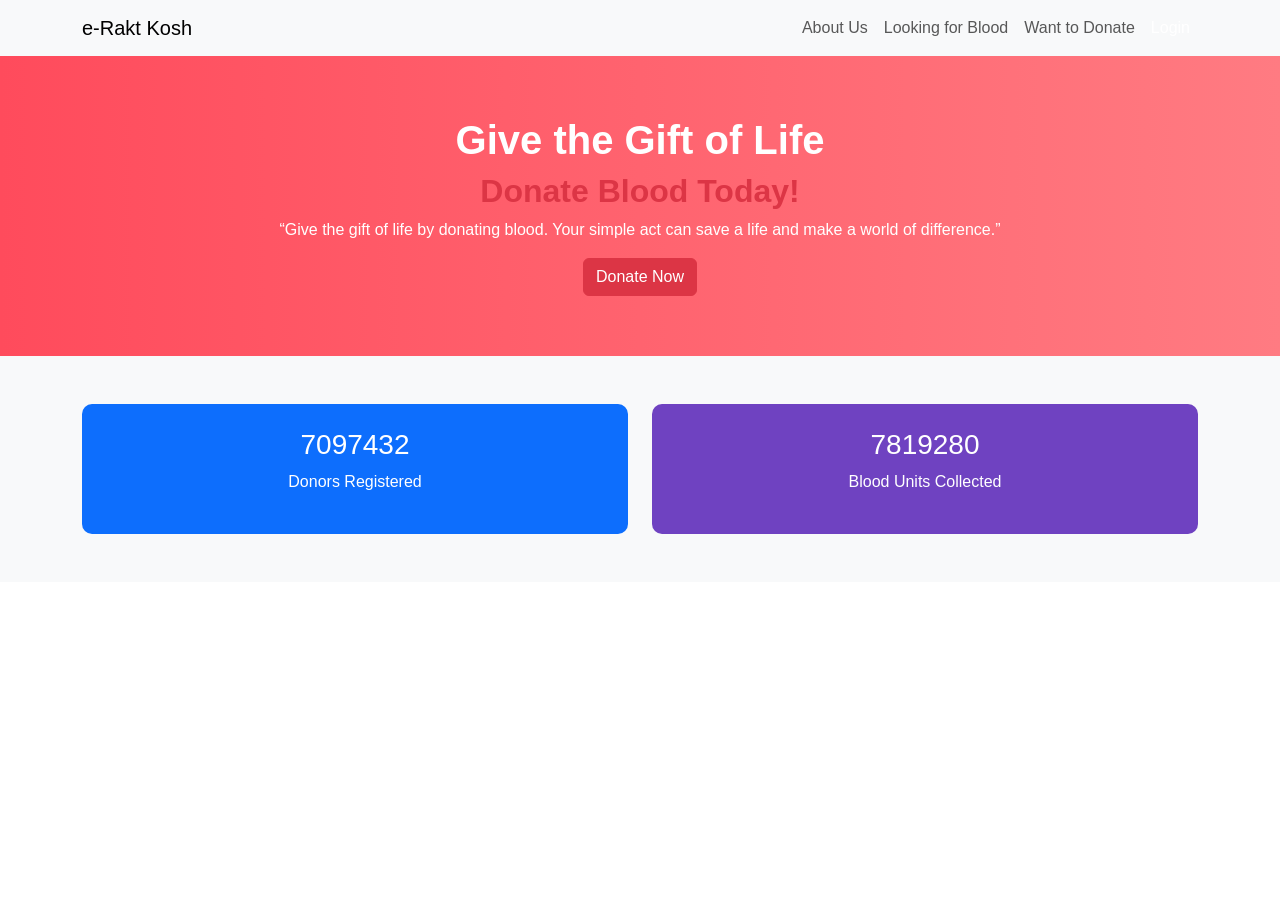
==== project.html @ 3078ecc6 "Add files via upload need further improvement" ====
<!DOCTYPE html>
<html lang="en">
<head>
    <meta charset="UTF-8">
    <meta name="viewport" content="width=device-width, initial-scale=1.0">
    <title>e-Rakt Kosh - Donate Blood</title>
    <link rel="stylesheet" href="https://cdnjs.cloudflare.com/ajax/libs/bootstrap/5.3.0/css/bootstrap.min.css">
    <link rel="stylesheet" href="project.css">
</head>
<body>

    <!-- Navbar -->
    <nav class="navbar navbar-expand-lg navbar-light bg-light">
        <div class="container">
            <a class="navbar-brand" href="#">e-Rakt Kosh</a>
            <button class="navbar-toggler" type="button" data-bs-toggle="collapse" data-bs-target="#navbarNav">
                <span class="navbar-toggler-icon"></span>
            </button>
            <div class="collapse navbar-collapse" id="navbarNav">
                <ul class="navbar-nav ms-auto">
                    <li class="nav-item"><a class="nav-link" href="#">About Us</a></li>
                    <li class="nav-item"><a class="nav-link" href="#">Looking for Blood</a></li>
                    <li class="nav-item"><a class="nav-link" href="#">Want to Donate</a></li>
                    <li class="nav-item"><a class="nav-link btn btn-danger text-white" href="#">Login</a></li>
                </ul>
            </div>
        </div>
    </nav>

    <!-- Hero Section -->
    <header class="hero-section text-center">
        <div class="container">
            <h1>Give the Gift of Life</h1>
            <h2 class="text-danger">Donate Blood Today!</h2>
            <p>“Give the gift of life by donating blood. Your simple act can save a life and make a world of difference.”</p>
            <a href="#" class="btn btn-danger">Donate Now</a>
        </div>
    </header>

    <!-- Statistics Section -->
    <section class="stats text-center py-5">
        <div class="container">
            <div class="row">
                <div class="col-md-6">
                    <div class="stat-box bg-primary text-white p-4">
                        <h3 id="donorsCount">7097432</h3>
                        <p>Donors Registered</p>
                    </div>
                </div>
                <div class="col-md-6">
                    <div class="stat-box bg-purple text-white p-4">
                        <h3 id="bloodUnits">7819280</h3>
                        <p>Blood Units Collected</p>
                    </div>
                </div>
            </div>
        </div>
    </section>

    <script src="project.js"></script>
    <script src="https://cdnjs.cloudflare.com/ajax/libs/bootstrap/5.3.0/js/bootstrap.bundle.min.js"></script>
</body>
</html>
---- project.css ----
body {
    font-family: Arial, sans-serif;
}

/* Hero Section */
.hero-section {
    background: linear-gradient(to right, #ff4b5c, #ff7b82);
    color: white;
    padding: 60px 0;
}

.hero-section h1, .hero-section h2 {
    font-weight: bold;
}

/* Statistics */
.stats {
    background: #f8f9fa;
}

.stat-box {
    border-radius: 10px;
}

.bg-purple {
    background-color: #6f42c1;
}
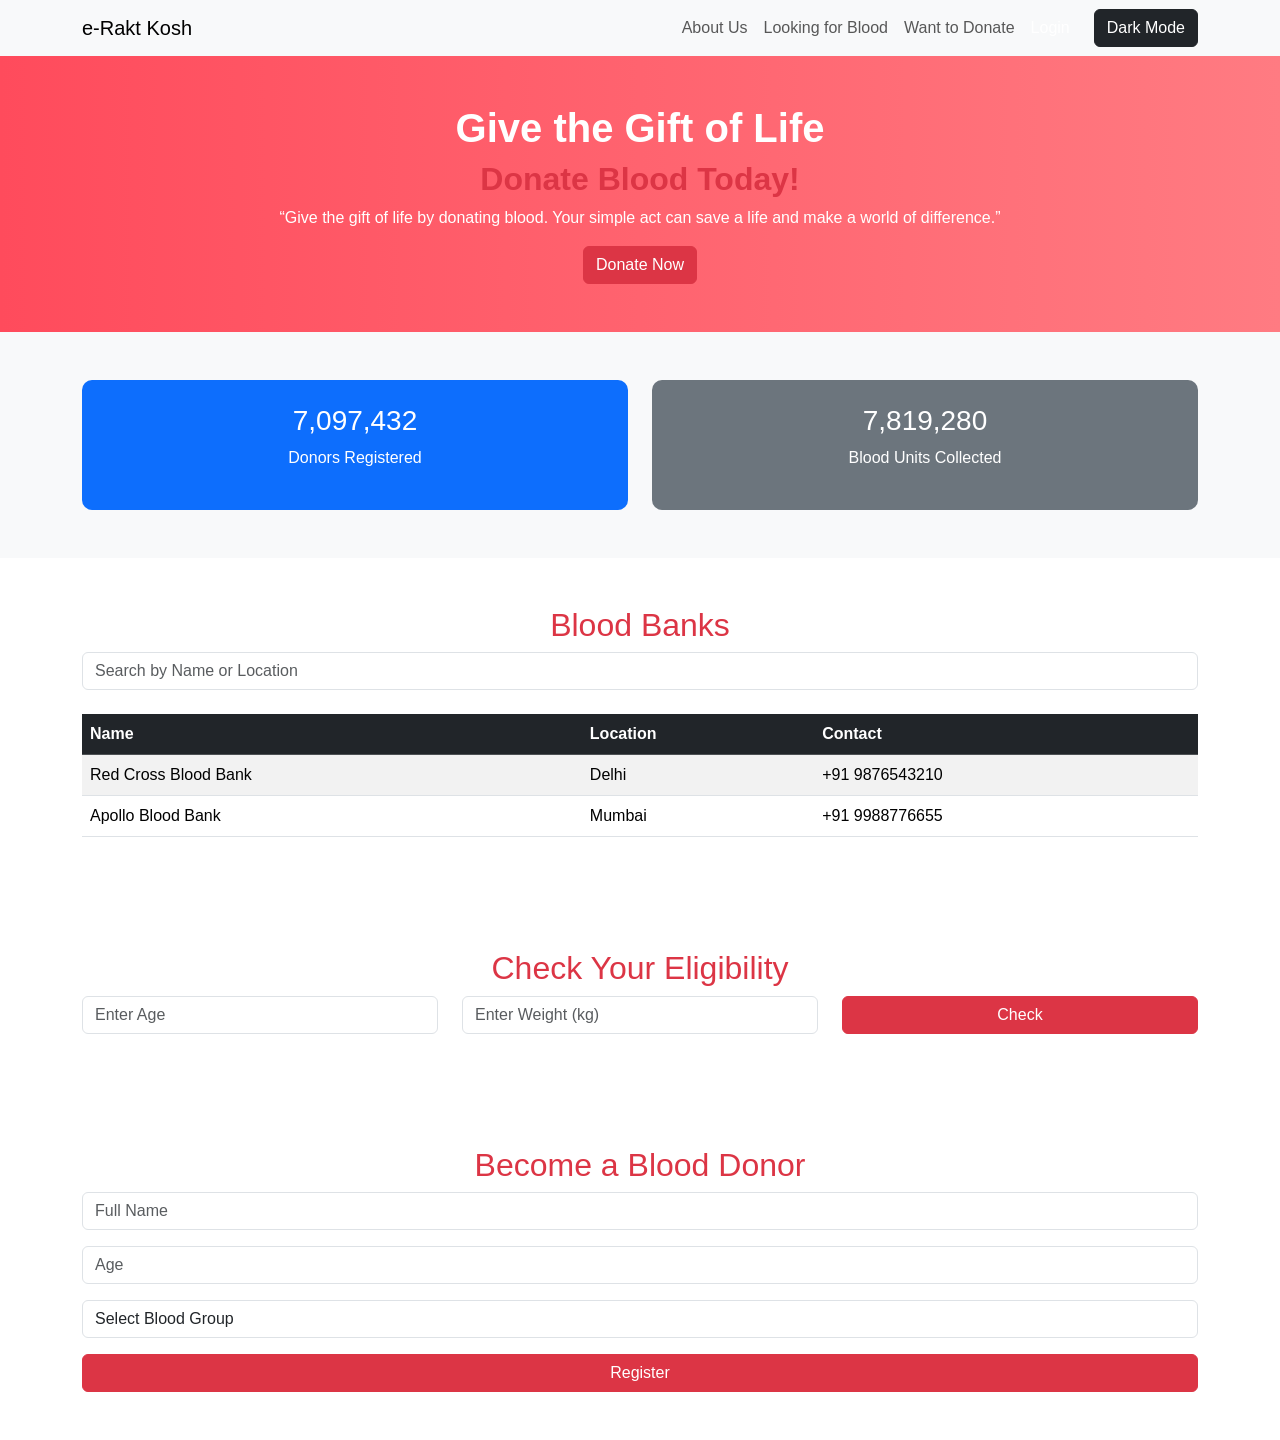
==== commit ff1c8bfd: "project.html" ====
--- a/project.html
+++ b/project.html
@@ -23,12 +23,13 @@
                     <li class="nav-item"><a class="nav-link" href="#">Want to Donate</a></li>
                     <li class="nav-item"><a class="nav-link btn btn-danger text-white" href="#">Login</a></li>
                 </ul>
+                <button id="darkModeToggle" class="btn btn-dark ms-3">Dark Mode</button>
             </div>
         </div>
     </nav>
-
+    
     <!-- Hero Section -->
-    <header class="hero-section text-center">
+    <header class="hero-section text-center py-5">
         <div class="container">
             <h1>Give the Gift of Life</h1>
             <h2 class="text-danger">Donate Blood Today!</h2>
@@ -43,13 +44,13 @@
             <div class="row">
                 <div class="col-md-6">
                     <div class="stat-box bg-primary text-white p-4">
-                        <h3 id="donorsCount">7097432</h3>
+                        <h3 id="donorsCount">7,097,432</h3>
                         <p>Donors Registered</p>
                     </div>
                 </div>
                 <div class="col-md-6">
-                    <div class="stat-box bg-purple text-white p-4">
-                        <h3 id="bloodUnits">7819280</h3>
+                    <div class="stat-box bg-secondary text-white p-4">
+                        <h3 id="bloodUnits">7,819,280</h3>
                         <p>Blood Units Collected</p>
                     </div>
                 </div>
@@ -57,6 +58,62 @@
         </div>
     </section>
 
+    <!-- Blood Banks Section -->
+    <section id="bloodBanks" class="container py-5">
+        <h2 class="text-center text-danger">Blood Banks</h2>
+        <input type="text" id="searchBloodBank" class="form-control" placeholder="Search by Name or Location">
+        <table id="bloodBankTable" class="table table-striped mt-4">
+            <thead class="table-dark">
+                <tr><th>Name</th><th>Location</th><th>Contact</th></tr>
+            </thead>
+            <tbody>
+                <tr><td>Red Cross Blood Bank</td><td>Delhi</td><td>+91 9876543210</td></tr>
+                <tr><td>Apollo Blood Bank</td><td>Mumbai</td><td>+91 9988776655</td></tr>
+            </tbody>
+        </table>
+    </section>
+
+    <!-- Eligibility Check -->
+    <section class="container py-5">
+        <h2 class="text-center text-danger">Check Your Eligibility</h2>
+        <div class="row justify-content-center">
+            <div class="col-md-4">
+                <input type="number" id="eligibilityAge" class="form-control" placeholder="Enter Age" required>
+            </div>
+            <div class="col-md-4">
+                <input type="number" id="eligibilityWeight" class="form-control" placeholder="Enter Weight (kg)" required>
+            </div>
+            <div class="col-md-4">
+                <button id="checkEligibility" class="btn btn-danger w-100">Check</button>
+            </div>
+        </div>
+        <p id="eligibilityResult" class="text-center mt-3"></p>
+    </section>
+
+    <!-- Donor Registration -->
+    <section id="donorRegistration" class="container py-5">
+        <h2 class="text-center text-danger">Become a Blood Donor</h2>
+        <form id="donorForm">
+            <div class="mb-3">
+                <input type="text" id="fullName" class="form-control" placeholder="Full Name" required>
+            </div>
+            <div class="mb-3">
+                <input type="number" id="age" class="form-control" placeholder="Age" required>
+            </div>
+            <div class="mb-3">
+                <select id="bloodGroup" class="form-control" required>
+                    <option value="">Select Blood Group</option>
+                    <option>A+</option><option>A-</option>
+                    <option>B+</option><option>B-</option>
+                    <option>O+</option><option>O-</option>
+                    <option>AB+</option><option>AB-</option>
+                </select>
+            </div>
+            <button type="submit" class="btn btn-danger w-100">Register</button>
+            <p id="successMessage" class="text-success mt-3" style="display: none;"></p>
+        </form>
+    </section>
+
     <script src="project.js"></script>
     <script src="https://cdnjs.cloudflare.com/ajax/libs/bootstrap/5.3.0/js/bootstrap.bundle.min.js"></script>
 </body>
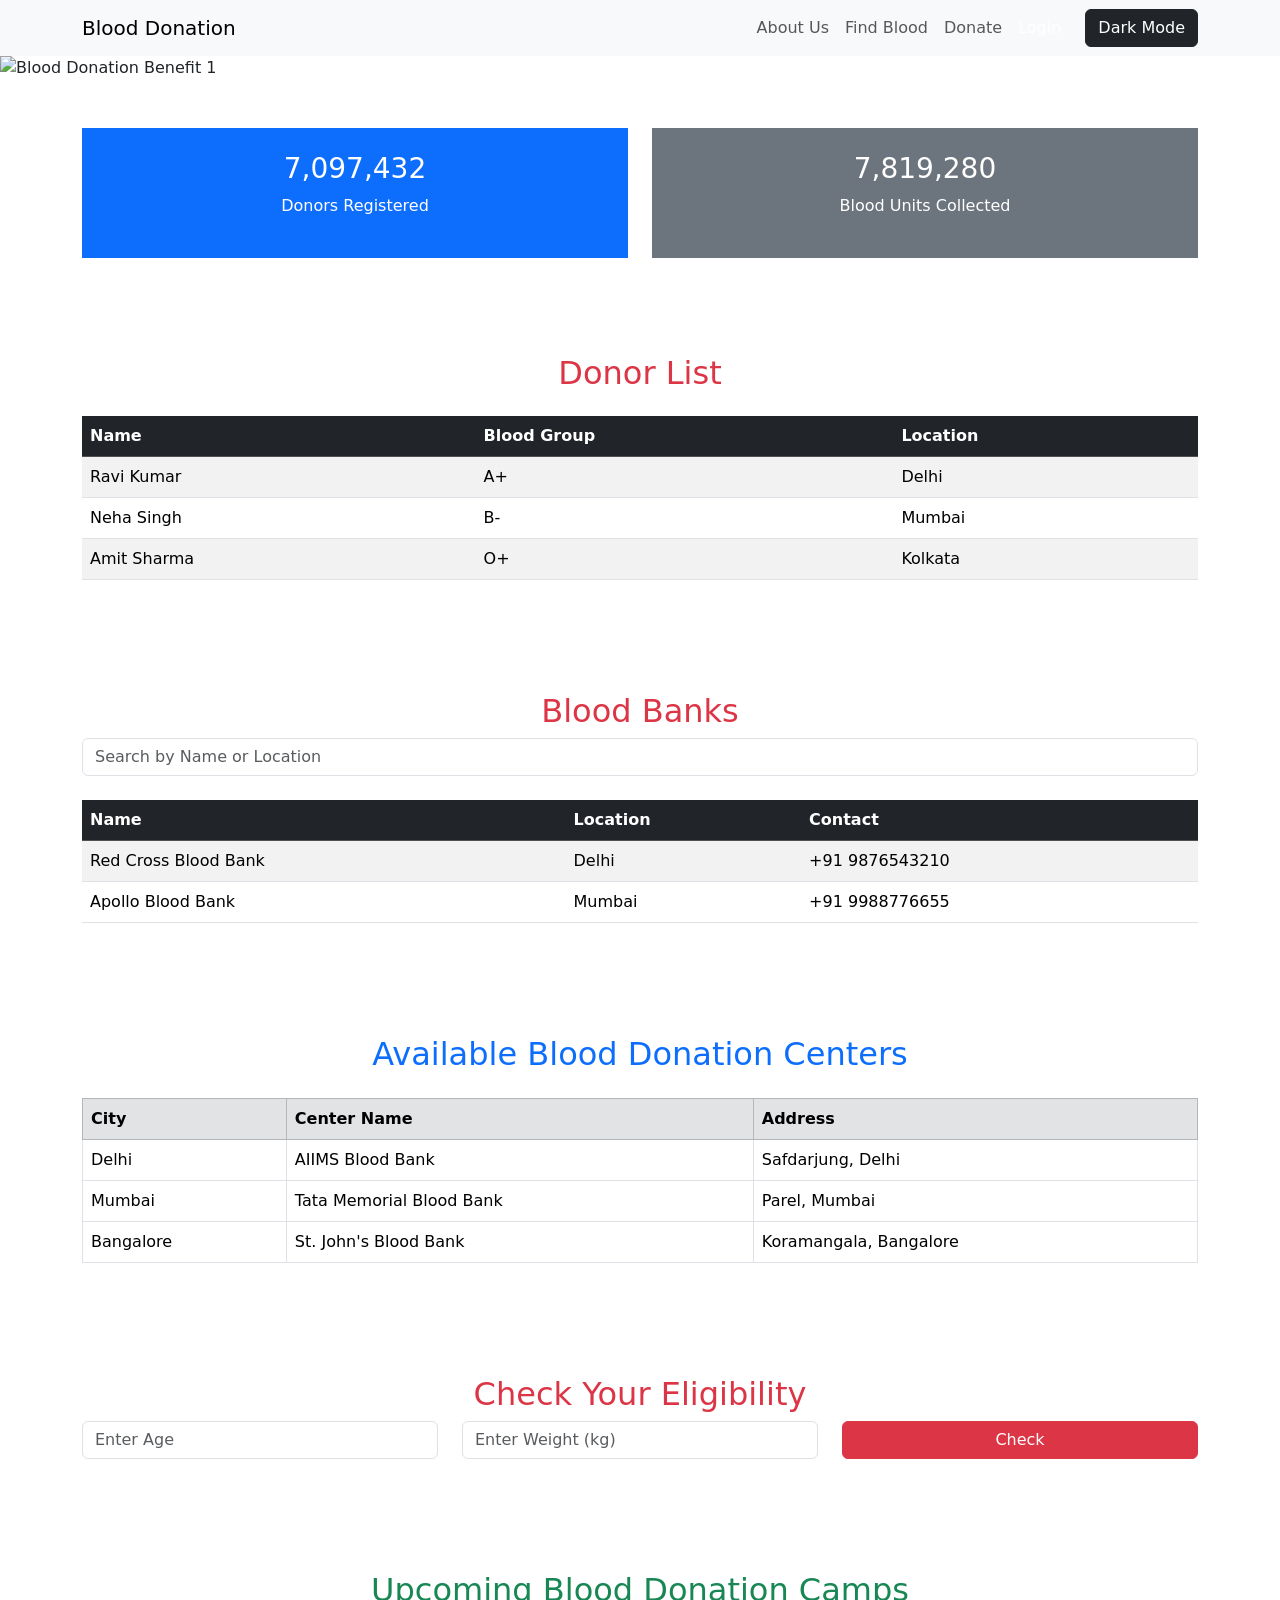
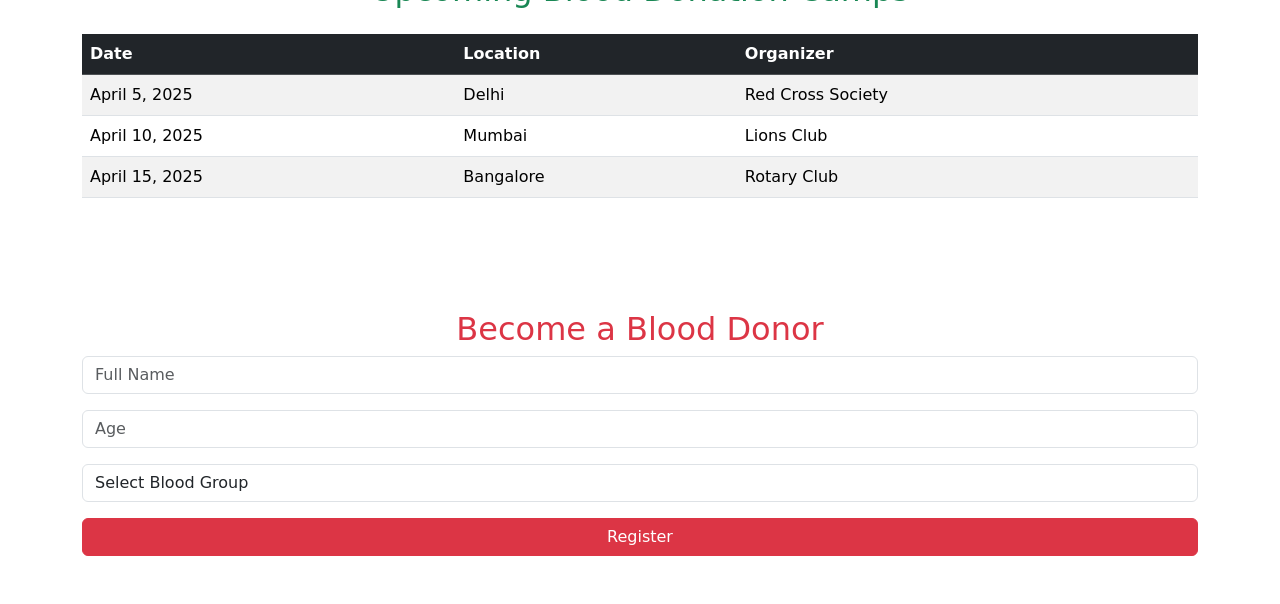
==== commit 7fa269a9: "Update project.html" ====
--- a/project.html
+++ b/project.html
@@ -1,44 +1,50 @@
 <!DOCTYPE html>
 <html lang="en">
+
 <head>
     <meta charset="UTF-8">
     <meta name="viewport" content="width=device-width, initial-scale=1.0">
     <title>e-Rakt Kosh - Donate Blood</title>
     <link rel="stylesheet" href="https://cdnjs.cloudflare.com/ajax/libs/bootstrap/5.3.0/css/bootstrap.min.css">
-    <link rel="stylesheet" href="project.css">
+    <link rel="stylesheet" href="demo.css">
 </head>
+
 <body>
 
     <!-- Navbar -->
     <nav class="navbar navbar-expand-lg navbar-light bg-light">
         <div class="container">
-            <a class="navbar-brand" href="#">e-Rakt Kosh</a>
+            <a class="navbar-brand" href="#">Blood Donation</a>
             <button class="navbar-toggler" type="button" data-bs-toggle="collapse" data-bs-target="#navbarNav">
                 <span class="navbar-toggler-icon"></span>
             </button>
             <div class="collapse navbar-collapse" id="navbarNav">
                 <ul class="navbar-nav ms-auto">
                     <li class="nav-item"><a class="nav-link" href="#">About Us</a></li>
-                    <li class="nav-item"><a class="nav-link" href="#">Looking for Blood</a></li>
-                    <li class="nav-item"><a class="nav-link" href="#">Want to Donate</a></li>
+                    <li class="nav-item"><a class="nav-link" href="#bloodBanks">Find Blood</a></li>
+                    <li class="nav-item"><a class="nav-link" href="#donorRegistration">Donate</a></li>
                     <li class="nav-item"><a class="nav-link btn btn-danger text-white" href="#">Login</a></li>
                 </ul>
                 <button id="darkModeToggle" class="btn btn-dark ms-3">Dark Mode</button>
             </div>
         </div>
     </nav>
-    
-    <!-- Hero Section -->
-    <header class="hero-section text-center py-5">
-        <div class="container">
-            <h1>Give the Gift of Life</h1>
-            <h2 class="text-danger">Donate Blood Today!</h2>
-            <p>“Give the gift of life by donating blood. Your simple act can save a life and make a world of difference.”</p>
-            <a href="#" class="btn btn-danger">Donate Now</a>
-        </div>
-    </header>
-
-    <!-- Statistics Section -->
+
+    <!-- Auto-Slideshow -->
+    <div id="carouselExampleIndicators" class="carousel slide" data-bs-ride="carousel">
+        <div class="carousel-inner">
+            <div class="carousel-item active">
+                <img src="blood2.jpg" class="d-block w-100" alt="Blood Donation Benefit 1">
+            </div>
+            <div class="carousel-item">
+                <img src="download.jpg" class="d-block w-100" alt="Blood Donation Benefit 2">
+            </div>
+            <div class="carousel-item">
+                <img src="blood3.jpg" class="d-block w-100" alt="Blood Donation Benefit 3">
+            </div>
+        </div>
+    </div>
+    <!-- stats -->
     <section class="stats text-center py-5">
         <div class="container">
             <div class="row">
@@ -57,18 +63,89 @@
             </div>
         </div>
     </section>
-
+    <!-- Blood Donor List -->
+    <section class="container py-5">
+        <h2 class="text-center text-danger">Donor List</h2>
+        <table id="donorTable" class="table table-striped mt-4">
+            <thead class="table-dark">
+                <tr>
+                    <th>Name</th>
+                    <th>Blood Group</th>
+                    <th>Location</th>
+                </tr>
+            </thead>
+            <tbody>
+                <tr>
+                    <td>Ravi Kumar</td>
+                    <td>A+</td>
+                    <td>Delhi</td>
+                </tr>
+                <tr>
+                    <td>Neha Singh</td>
+                    <td>B-</td>
+                    <td>Mumbai</td>
+                </tr>
+                <tr>
+                    <td>Amit Sharma</td>
+                    <td>O+</td>
+                    <td>Kolkata</td>
+                </tr>
+            </tbody>
+        </table>
+    </section>
     <!-- Blood Banks Section -->
     <section id="bloodBanks" class="container py-5">
         <h2 class="text-center text-danger">Blood Banks</h2>
         <input type="text" id="searchBloodBank" class="form-control" placeholder="Search by Name or Location">
         <table id="bloodBankTable" class="table table-striped mt-4">
             <thead class="table-dark">
-                <tr><th>Name</th><th>Location</th><th>Contact</th></tr>
-            </thead>
-            <tbody>
-                <tr><td>Red Cross Blood Bank</td><td>Delhi</td><td>+91 9876543210</td></tr>
-                <tr><td>Apollo Blood Bank</td><td>Mumbai</td><td>+91 9988776655</td></tr>
+                <tr>
+                    <th>Name</th>
+                    <th>Location</th>
+                    <th>Contact</th>
+                </tr>
+            </thead>
+            <tbody>
+                <tr>
+                    <td>Red Cross Blood Bank</td>
+                    <td>Delhi</td>
+                    <td>+91 9876543210</td>
+                </tr>
+                <tr>
+                    <td>Apollo Blood Bank</td>
+                    <td>Mumbai</td>
+                    <td>+91 9988776655</td>
+                </tr>
+            </tbody>
+        </table>
+    </section>
+    <!-- Find Blood Donation Centers -->
+    <section class="container py-5">
+        <h2 class="text-center text-primary">Available Blood Donation Centers</h2>
+        <table class="table table-bordered mt-4">
+            <thead class="table-secondary">
+                <tr>
+                    <th>City</th>
+                    <th>Center Name</th>
+                    <th>Address</th>
+                </tr>
+            </thead>
+            <tbody>
+                <tr>
+                    <td>Delhi</td>
+                    <td>AIIMS Blood Bank</td>
+                    <td>Safdarjung, Delhi</td>
+                </tr>
+                <tr>
+                    <td>Mumbai</td>
+                    <td>Tata Memorial Blood Bank</td>
+                    <td>Parel, Mumbai</td>
+                </tr>
+                <tr>
+                    <td>Bangalore</td>
+                    <td>St. John's Blood Bank</td>
+                    <td>Koramangala, Bangalore</td>
+                </tr>
             </tbody>
         </table>
     </section>
@@ -81,7 +158,8 @@
                 <input type="number" id="eligibilityAge" class="form-control" placeholder="Enter Age" required>
             </div>
             <div class="col-md-4">
-                <input type="number" id="eligibilityWeight" class="form-control" placeholder="Enter Weight (kg)" required>
+                <input type="number" id="eligibilityWeight" class="form-control" placeholder="Enter Weight (kg)"
+                    required>
             </div>
             <div class="col-md-4">
                 <button id="checkEligibility" class="btn btn-danger w-100">Check</button>
@@ -89,7 +167,36 @@
         </div>
         <p id="eligibilityResult" class="text-center mt-3"></p>
     </section>
-
+    <!-- Blood Donation Camps Schedule -->
+    <section class="container py-5">
+        <h2 class="text-center text-success">Upcoming Blood Donation Camps</h2>
+        <table class="table table-striped mt-4">
+            <thead class="table-dark">
+                <tr>
+                    <th>Date</th>
+                    <th>Location</th>
+                    <th>Organizer</th>
+                </tr>
+            </thead>
+            <tbody>
+                <tr>
+                    <td>April 5, 2025</td>
+                    <td>Delhi</td>
+                    <td>Red Cross Society</td>
+                </tr>
+                <tr>
+                    <td>April 10, 2025</td>
+                    <td>Mumbai</td>
+                    <td>Lions Club</td>
+                </tr>
+                <tr>
+                    <td>April 15, 2025</td>
+                    <td>Bangalore</td>
+                    <td>Rotary Club</td>
+                </tr>
+            </tbody>
+        </table>
+    </section>
     <!-- Donor Registration -->
     <section id="donorRegistration" class="container py-5">
         <h2 class="text-center text-danger">Become a Blood Donor</h2>
@@ -103,10 +210,14 @@
             <div class="mb-3">
                 <select id="bloodGroup" class="form-control" required>
                     <option value="">Select Blood Group</option>
-                    <option>A+</option><option>A-</option>
-                    <option>B+</option><option>B-</option>
-                    <option>O+</option><option>O-</option>
-                    <option>AB+</option><option>AB-</option>
+                    <option>A+</option>
+                    <option>A-</option>
+                    <option>B+</option>
+                    <option>B-</option>
+                    <option>O+</option>
+                    <option>O-</option>
+                    <option>AB+</option>
+                    <option>AB-</option>
                 </select>
             </div>
             <button type="submit" class="btn btn-danger w-100">Register</button>
@@ -114,7 +225,11 @@
         </form>
     </section>
 
-    <script src="project.js"></script>
+    <!-- JavaScript -->
+   
+    
+    <script src="demo.js"></script>
     <script src="https://cdnjs.cloudflare.com/ajax/libs/bootstrap/5.3.0/js/bootstrap.bundle.min.js"></script>
 </body>
+
 </html>
